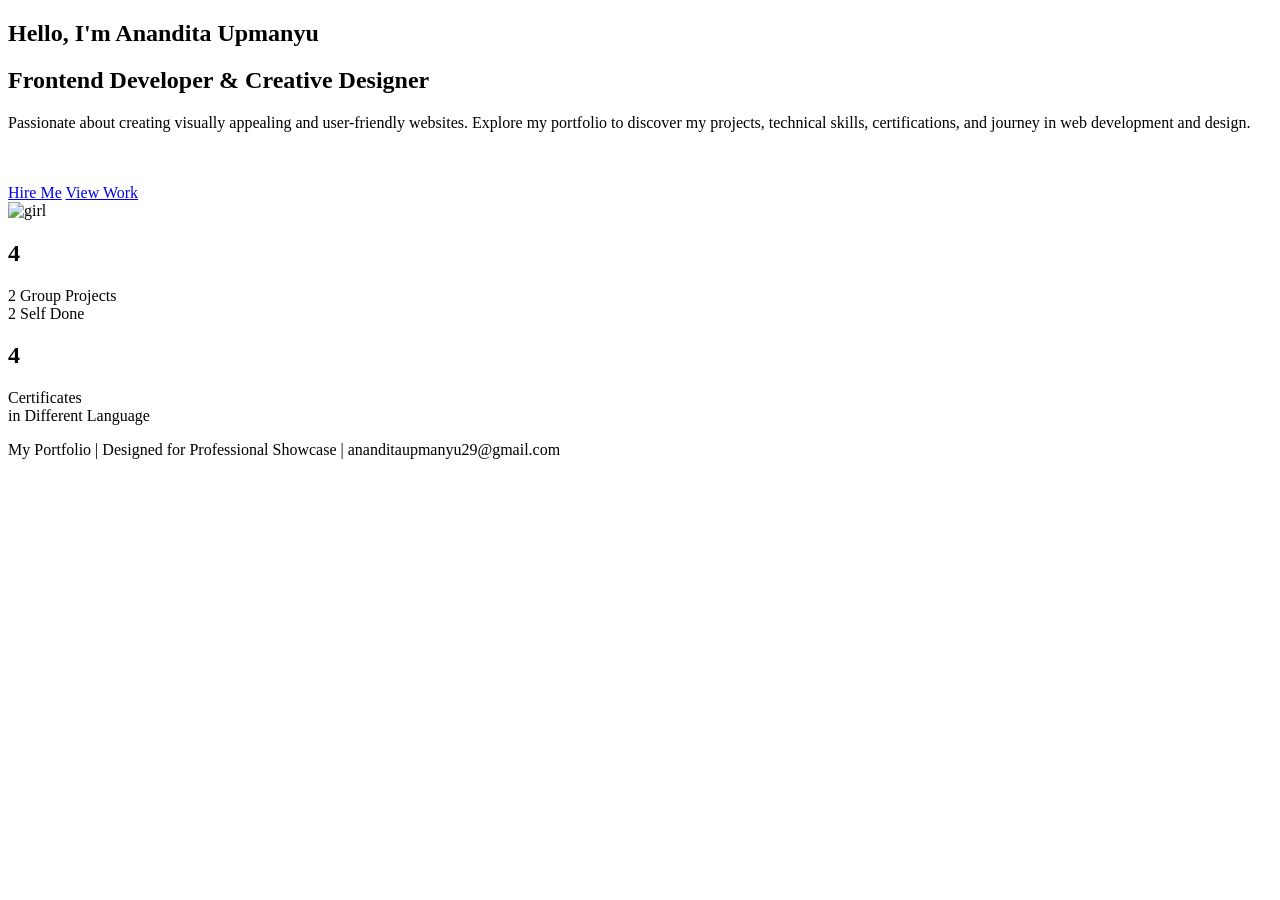
==== index.html @ 1a8d2f22 "Layout" ====
<!DOCTYPE html>
<html lang="en">
<head>
    <meta charset="UTF-8">
    <meta name="viewport" content="width=device-width, initial-scale=1.0">
    <title>Anandita Portfolio</title>
    <link rel="stylesheet" href="style.css">
    <link rel="stylesheet" href="https://cdnjs.cloudflare.com/ajax/libs/font-awesome/6.5.0/css/all.min.css">
</head>
<body>


    <section class="hero">
        <div class="hero-text">
            <h1>Hello, I'm <span>Anandita Upmanyu</span></h1>
            <h2>Frontend Developer & Creative Designer</h2>
            <p>
                Passionate about creating visually appealing and user-friendly websites.  
                Explore my portfolio to discover my projects, technical skills, certifications,  
                and journey in web development and design.
            </p>
            <br>
            <br>
            <div class="hero-buttons">
                <a href="contact.html" class="btn">Hire Me</a>
                <a href="project.html" class="btn-outline">View Work</a>
            </div>
        </div>
        <div class="hero-image">
            <img src="https://static.vecteezy.com/system/resources/previews/038/894/360/large_2x/ai-generated-asian-business-woman-happy-confident-positive-female-entrepreneur-photo.jpg" alt="girl">
        </div>
        
    </section>

    <section class="stats">
        <div class="box"><h2>4</h2><p>2 Group Projects<br>2 Self Done</p></div>
        <div class="box"><h2>4</h2><p>Certificates <br>in Different Language</p></div>
    </section>

    <footer>
        My Portfolio | Designed for Professional Showcase | ananditaupmanyu29@gmail.com
    </footer>

    <script src="script.js"></script>
</body>
</html>
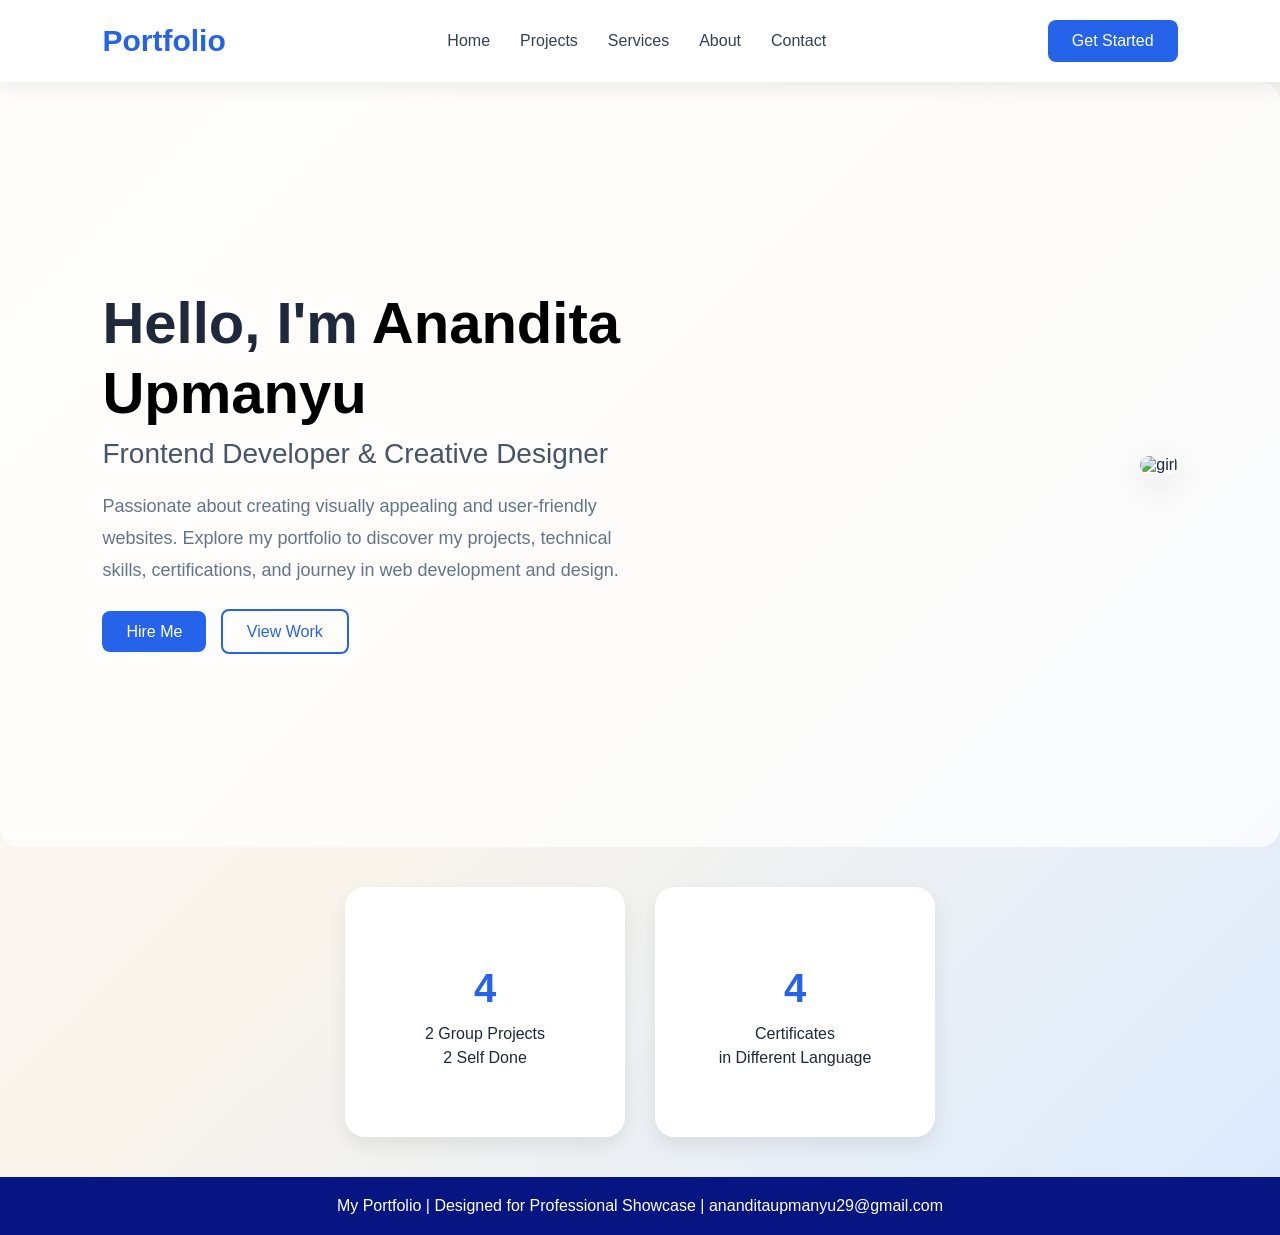
==== commit 433cdd02: "Added all the link page to header" ====
--- a/index.html
+++ b/index.html
@@ -8,7 +8,19 @@
     <link rel="stylesheet" href="https://cdnjs.cloudflare.com/ajax/libs/font-awesome/6.5.0/css/all.min.css">
 </head>
 <body>
-
+    <header>
+        <nav class="navbar">
+            <div class="logo">Portfolio</div>
+            <ul class="nav-links">
+                <li><a href="index.html">Home</a></li>
+                <li><a href="project.html">Projects</a></li>
+                <li><a href="service.html">Services</a></li>
+                <li><a href="about.html">About</a></li>
+                <li><a href="contact.html">Contact</a></li>
+            </ul>
+            <a href="get.html" class="btn">Get Started</a>
+        </nav>
+    </header>
 
     <section class="hero">
         <div class="hero-text">
@@ -29,7 +41,6 @@
         <div class="hero-image">
             <img src="https://static.vecteezy.com/system/resources/previews/038/894/360/large_2x/ai-generated-asian-business-woman-happy-confident-positive-female-entrepreneur-photo.jpg" alt="girl">
         </div>
-        
     </section>
 
     <section class="stats">
@@ -43,4 +54,4 @@
 
     <script src="script.js"></script>
 </body>
-</html>+</html>
--- a/style.css
+++ b/style.css
@@ -0,0 +1,155 @@
+*{
+ margin:0;
+ padding:0;
+ box-sizing:border-box;
+ font-family:Poppins,sans-serif;
+}
+body{
+ background:linear-gradient(135deg,#fffdf8,#f8f4ec,#dbeafe);
+ color:#1e293b;
+}
+.navbar{
+ display:flex;
+ justify-content:space-between;
+ align-items:center;
+ padding:20px 8%;
+ background:white;
+ box-shadow:0 5px 20px rgba(0,0,0,0.08);
+ position:sticky;
+ top:0;
+}
+.logo{font-size:30px;font-weight:bold;color:#2563eb;}
+.nav-links{display:flex;list-style:none;gap:30px;}
+.nav-links a{text-decoration:none;color:#334155;font-weight:500;}
+.nav-links a:hover{color:#2563eb;}
+.btn{
+ text-decoration:none;
+ background:#2563eb;
+ color:white;
+ padding:12px 24px;
+ border-radius:8px;
+}
+.btn-outline{
+ text-decoration:none;
+ border:2px solid #2563eb;
+ color:#2563eb;
+ padding:12px 24px;
+ border-radius:8px;
+ margin-left:10px;
+}
+.hero{
+    display:flex;
+    justify-content:space-between;
+    align-items:center;
+    padding:80px 8%;
+    min-height:85vh;
+    background: linear-gradient(rgba(255,255,255,0.75), rgba(255,255,255,0.75)),
+                url('https://marketplace.canva.com/EAGB49xT5-k/2/0/900w/canva-blue-abstract-aesthetic-phone-wallpaper-6dhhP1KzjwY.jpg');
+    border-radius:20px;
+}
+.hero-text{max-width:50%;}
+.hero-text h1{
+    font-size:58px;
+    line-height:1.2;
+    margin-bottom:10px;
+}
+
+.hero-text h1 span{
+    color:#000000;
+}
+
+.hero-text h2{
+    font-size:28px;
+    font-weight:500;
+    color:#475569;
+    margin-bottom:20px;
+}
+
+.hero-text p{
+    font-size:18px;
+    line-height:1.8;
+    color:#64748b;
+    max-width:550px;
+}
+
+.hero-image img{
+    width:300px;
+    height:400px;
+    object-fit:cover;
+    border-radius:25px;
+    box-shadow:0 10px 30px rgba(0,0,0,0.1);
+}
+.stats{
+    display:flex;
+    justify-content:center;
+    gap:30px;
+    padding:40px 8%;
+    flex-wrap:wrap;
+}
+
+.box{
+    background:white;
+    padding:30px 20px;
+    width:280px;
+    min-height:250px;
+    text-align:center;
+    border-radius:20px;
+    box-shadow:0 8px 20px rgba(0,0,0,0.08);
+
+    display:flex;
+    flex-direction:column;
+    justify-content:center;
+    align-items:center;
+}
+.box h2{
+    color:#2563eb;
+    font-size:32px;
+    line-height:1.2;
+    margin:10px 0;
+    word-break:keep-all;
+}
+.box p{
+    font-size:16px;
+    line-height:1.5;
+}
+
+footer{
+    text-align:center;
+    padding:20px;
+    background:#071582;
+    color:white;
+}
+
+.project-grid{
+    display:grid;
+    grid-template-columns:repeat(2,1fr);
+    gap:20px;
+}
+
+.project-grid .box{
+    width:100%;
+    padding:15px;
+}
+
+.project-grid .box img{
+    width:100%;
+    height:180px;
+    object-fit:cover;
+    border-radius:10px;
+    margin-bottom:10px;
+}
+
+.project-grid .box h2{
+    font-size:22px;
+    margin-bottom:10px;
+}
+
+.box h2{color:#2563eb;font-size:40px;}
+@media(max-width:900px){
+ .hero{flex-direction:column;text-align:center;}
+ .hero-text{max-width:100%;}
+ .hero-text h1{font-size:40px;}
+ .hero-image img{width:300px;margin-top:30px;}
+ .stats{flex-direction:column;align-items:center;}
+ .navbar{flex-direction:column;gap:15px;}
+}
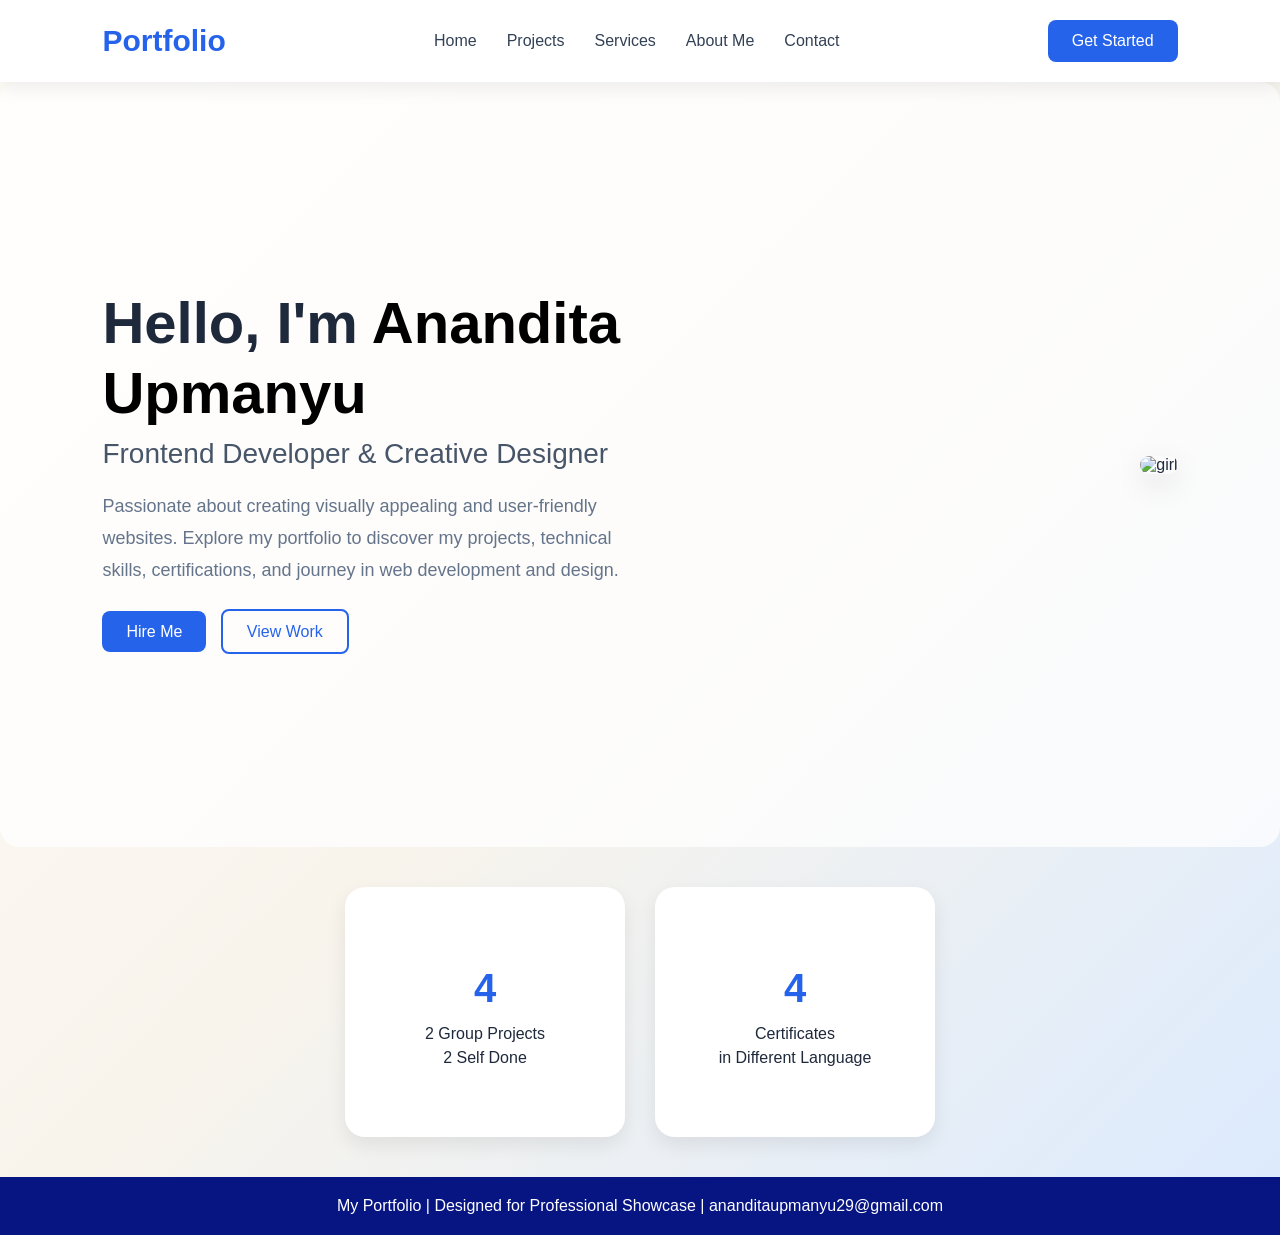
==== commit 1c339376: "Edited page name" ====
--- a/index.html
+++ b/index.html
@@ -15,7 +15,7 @@
                 <li><a href="index.html">Home</a></li>
                 <li><a href="project.html">Projects</a></li>
                 <li><a href="service.html">Services</a></li>
-                <li><a href="about.html">About</a></li>
+                <li><a href="about.html">About Me</a></li>
                 <li><a href="contact.html">Contact</a></li>
             </ul>
             <a href="get.html" class="btn">Get Started</a>
@@ -41,6 +41,7 @@
         <div class="hero-image">
             <img src="https://static.vecteezy.com/system/resources/previews/038/894/360/large_2x/ai-generated-asian-business-woman-happy-confident-positive-female-entrepreneur-photo.jpg" alt="girl">
         </div>
+        
     </section>
 
     <section class="stats">
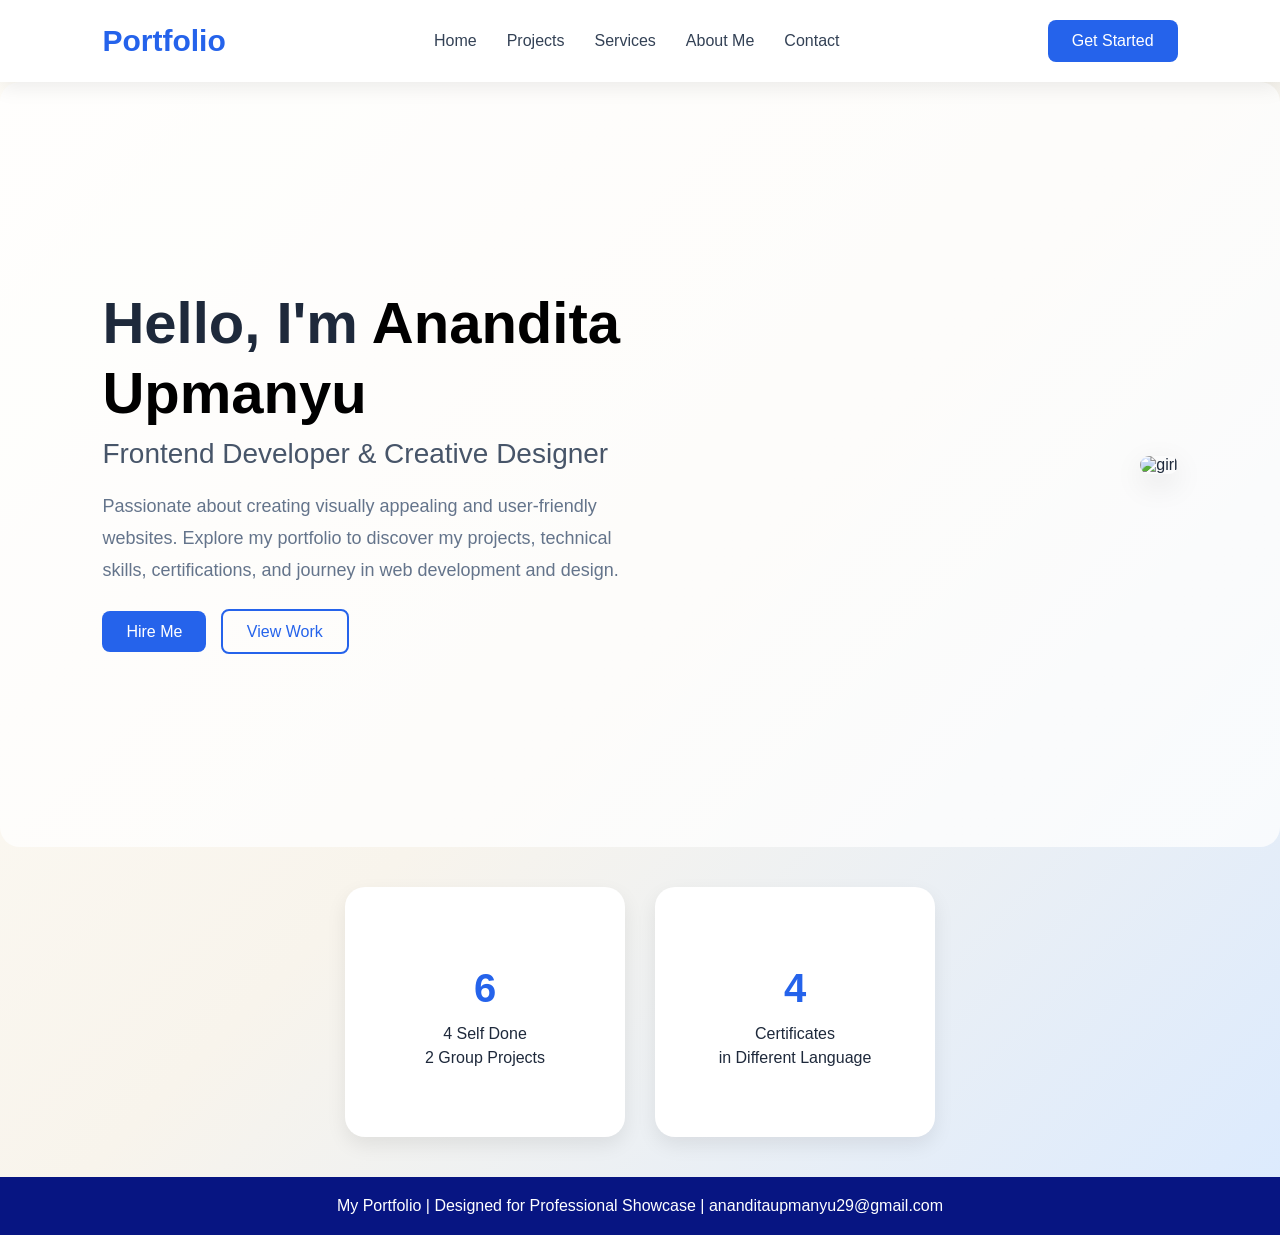
==== commit 9542ea4e: "Updated project counts" ====
--- a/index.html
+++ b/index.html
@@ -45,7 +45,7 @@
     </section>
 
     <section class="stats">
-        <div class="box"><h2>4</h2><p>2 Group Projects<br>2 Self Done</p></div>
+        <div class="box"><h2>6</h2><p>4 Self Done<br>2 Group Projects</p></div>
         <div class="box"><h2>4</h2><p>Certificates <br>in Different Language</p></div>
     </section>
 
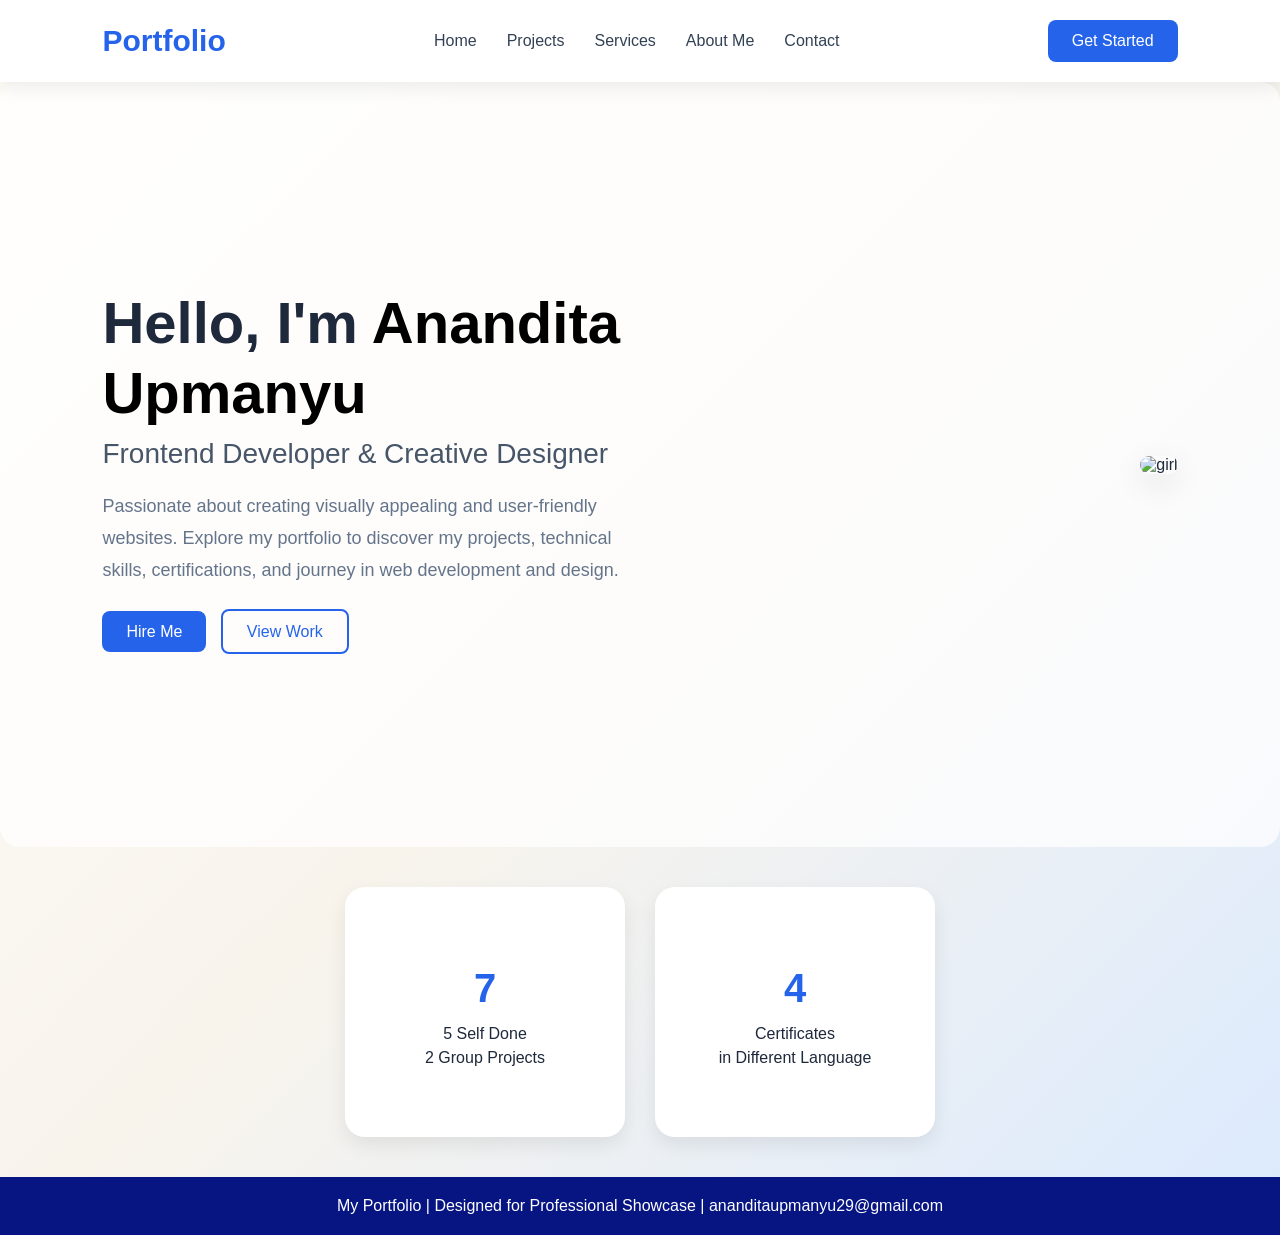
==== commit 25f4383b: "Updated 1 more project count" ====
--- a/index.html
+++ b/index.html
@@ -45,7 +45,7 @@
     </section>
 
     <section class="stats">
-        <div class="box"><h2>6</h2><p>4 Self Done<br>2 Group Projects</p></div>
+        <div class="box"><h2>7</h2><p>5 Self Done<br>2 Group Projects</p></div>
         <div class="box"><h2>4</h2><p>Certificates <br>in Different Language</p></div>
     </section>
 
